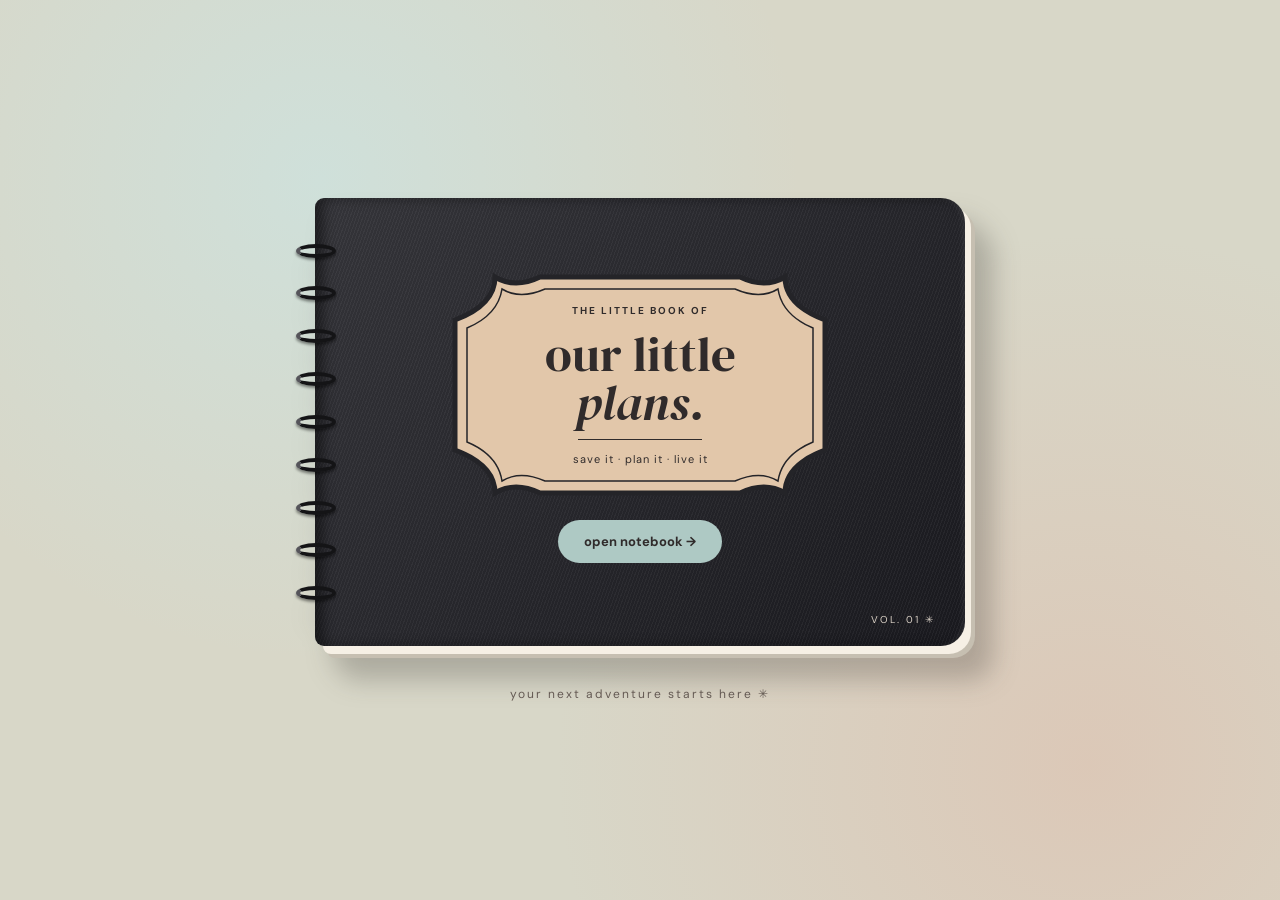
==== index.html @ 147e11e1 "Merge branch 'main' of https://github.com/Farah-riz/IKU" ====
<!DOCTYPE html>
<html lang="en">
<head>
  <meta charset="UTF-8">
  <meta name="viewport" content="width=device-width, initial-scale=1.0">
  <title>Our Little Plans</title>
  <link rel="stylesheet" href="index.css">
  <script src="index.js" defer></script>
</head>
<body>

  <main class="homepage">
    <div class="notebook" id="notebook">

      <div class="paper-edge"></div>

      <div class="cover">
        <div class="spiral">
          <span></span><span></span><span></span>
          <span></span><span></span><span></span>
          <span></span><span></span><span></span>
        </div>

        <!-- Decorative notebook label -->
        <div class="sticker">
          <svg class="sticker-outline"
               viewBox="0 0 400 240"
               preserveAspectRatio="none"
               aria-hidden="true">
            <path d="
              M 55 12
              Q 75 24 100 12
              L 300 12
              Q 325 24 345 12
              Q 345 40 385 55
              L 385 185
              Q 345 200 345 228
              Q 325 216 300 228
              L 100 228
              Q 75 216 55 228
              Q 55 200 15 185
              L 15 55
              Q 55 40 55 12
              Z"
              fill="#E2C7AA"
              stroke="#242428"
              stroke-width="5"/>
            <path d="
              M 62 24
              Q 80 35 105 24
              L 295 24
              Q 320 35 338 24
              Q 342 50 373 63
              L 373 177
              Q 342 190 338 216
              Q 320 205 295 216
              L 105 216
              Q 80 205 62 216
              Q 58 190 27 177
              L 27 63
              Q 58 50 62 24
              Z"
              fill="none"
              stroke="#242428"
              stroke-width="1.5"/>
          </svg>

          <div class="sticker-content">
            <p class="sticker-small">THE LITTLE BOOK OF</p>
            <h1>our little<br><em>plans.</em></h1>
            <div class="sticker-line"></div>
            <p class="sticker-caption">
              save it · plan it · live it
            </p>
          </div>
        </div>

        <button id="open-btn" class="open-button">
          open notebook →
        </button>

        <span class="cover-detail">VOL. 01 ✳</span>
      </div>
    </div>

    <p class="bottom-caption">your next adventure starts here ✳</p>
  </main>

</body>
</html>
---- index.css ----
@import url('https://fonts.googleapis.com/css2?family=DM+Sans:wght@400;500;600;700&family=DM+Serif+Display:ital@0;1&display=swap');

:root {
  --black: #242428;
  --cream: #D8D7C8;
  --beige: #E2C7AA;
  --peach: #E3AA96;
  --sage: #AEC9C4;
  --ink: #302B2B;
}

* {
  margin: 0;
  padding: 0;
  box-sizing: border-box;
}

body {
  font-family: 'DM Sans', sans-serif;
  background: var(--cream);
  color: var(--ink);
}

.homepage {
  min-height: 100vh;
  min-height: 100dvh;
  padding: 40px 25px;
  display: flex;
  flex-direction: column;
  align-items: center;
  justify-content: center;
  gap: 40px;
  background:
    radial-gradient(circle at 25% 20%, #CFE0DA 0%, transparent 40%),
    radial-gradient(circle at 85% 85%, #E3AA9655 0%, transparent 40%),
    var(--cream);
}

/* NOTEBOOK */


.notebook {
  position: relative;
  width: min(650px, 85vw);
  aspect-ratio: 1.45;
  transform: none;
  filter: drop-shadow(18px 22px 13px rgba(45, 39, 35, 0.25));
}


/* PAPER EDGE */

.paper-edge {
  position: absolute;
  inset: 8px -6px -8px 8px;
  background: #F6F0E5;
  border-radius: 8px 22px 22px 8px;
  box-shadow: 4px 4px 0 #C6BFB1;
}

/* BLACK TEXTURED COVER */

.cover {
  position: relative;
  width: 100%;
  height: 100%;
  border-radius: 9px 24px 24px 9px;
  background-color: var(--black);
  background-image:
    repeating-linear-gradient(
      110deg,
      rgba(255,255,255,0.045) 0px,
      rgba(255,255,255,0.045) 1px,
      transparent 1px,
      transparent 3px
    ),
    linear-gradient(135deg, #343439, #19191E);
  box-shadow:
    inset 8px 0 12px rgba(0,0,0,0.45),
    inset -3px 0 5px rgba(255,255,255,0.07);
  display: flex;
  flex-direction: column;
  align-items: center;
  justify-content: center;
}

/* SPIRAL BINDING */

.spiral {
  position: absolute;
  left: -19px;
  top: 7%;
  height: 86%;
  display: flex;
  flex-direction: column;
  justify-content: space-around;
  z-index: 5;
}

.spiral span {
  width: 40px;
  height: 14px;
  border: 4px solid #141416;
  border-left-color: #55545A;
  border-radius: 50%;
  box-shadow: 0 2px 3px rgba(0,0,0,0.45);
}

/* DECORATIVE STICKER */

.sticker {
  position: relative;
  width: 65%;
  max-width: 400px;
  aspect-ratio: 400 / 240;
  display: flex;
  align-items: center;
  justify-content: center;
  margin-top: -15px;
}

.sticker-outline {
  position: absolute;
  inset: 0;
  width: 100%;
  height: 100%;
}

.sticker-content {
  position: relative;
  z-index: 1;
  text-align: center;
  padding: 20px;
}

.sticker-small {
  font-size: 10px;
  font-weight: 700;
  letter-spacing: 2px;
}

.sticker h1 {
  font-family: 'DM Serif Display', serif;
  font-size: clamp(30px, 4vw, 49px);
  font-weight: 400;
  line-height: 1;
  margin: 12px 0;
}

.sticker h1 em {
  font-weight: 400;
}

.sticker-line {
  width: 65%;
  height: 1px;
  background: var(--ink);
  margin: 12px auto;
}

.sticker-caption {
  font-size: 11px;
  letter-spacing: 1px;
}

/* BUTTON */

.open-button {
  margin-top: 15px;
  background: var(--sage);
  color: var(--ink);
  border: none;
  border-radius: 30px;
  padding: 13px 26px;
  font-family: inherit;
  font-weight: 700;
  font-size: 13px;
  cursor: pointer;
  transition: background 0.2s, transform 0.2s;
}

.open-button:hover {
  background: var(--peach);
  transform: scale(1.05);
}

.cover-detail {
  position: absolute;
  bottom: 20px;
  right: 30px;
  color: #D9D0C5;
  font-size: 10px;
  letter-spacing: 2px;
}

.bottom-caption {
  color: #665C55;
  font-size: 12px;
  letter-spacing: 2px;
  text-align: center;
}


/* PENCIL CURSOR EVERYWHERE */

@media (pointer: fine) {
  html, body, body *,
  button, a, input, .notebook,
  button:hover, a:hover, .notebook:hover {
    cursor: url("data:image/svg+xml,%3Csvg xmlns='http://www.w3.org/2000/svg' width='32' height='32' viewBox='0 0 32 32'%3E%3Cg transform='rotate(35 16 16)'%3E%3Crect x='12' y='3' width='8' height='21' rx='1' fill='%23E2C7AA' stroke='%23242428' stroke-width='1.5'/%3E%3Cpath d='M12 24 L16 31 L20 24Z' fill='%23E3AA96' stroke='%23242428' stroke-width='1.2'/%3E%3Cpath d='M15 29 L16 31 L17 29Z' fill='%23242428'/%3E%3Crect x='12' y='1' width='8' height='5' rx='2' fill='%23AEC9C4' stroke='%23242428' stroke-width='1'/%3E%3C/g%3E%3C/svg%3E") 16 30, auto !important;
  }
}


/* MOBILE */

@media (max-width: 600px) {
  .notebook {
    width: 90vw;
    aspect-ratio: 1.3;
  }

  .sticker {
    width: 80%;
  }

  .sticker-small {
    font-size: 7px;
    letter-spacing: 1px;
  }

  .sticker h1 {
    font-size: clamp(23px, 7vw, 36px);
    margin: 7px 0;
  }

  .sticker-line {
    margin: 7px auto;
  }

  .sticker-caption {
    font-size: 8px;
  }

  .open-button {
    margin-top: 10px;
    padding: 10px 18px;
    font-size: 11px;
  }

  .spiral {
    left: -14px;
  }

  .spiral span {
    width: 30px;
    height: 11px;
  }
}

@media (prefers-reduced-motion: reduce) {
  .notebook, .open-button {
    transition: none;
  }
}
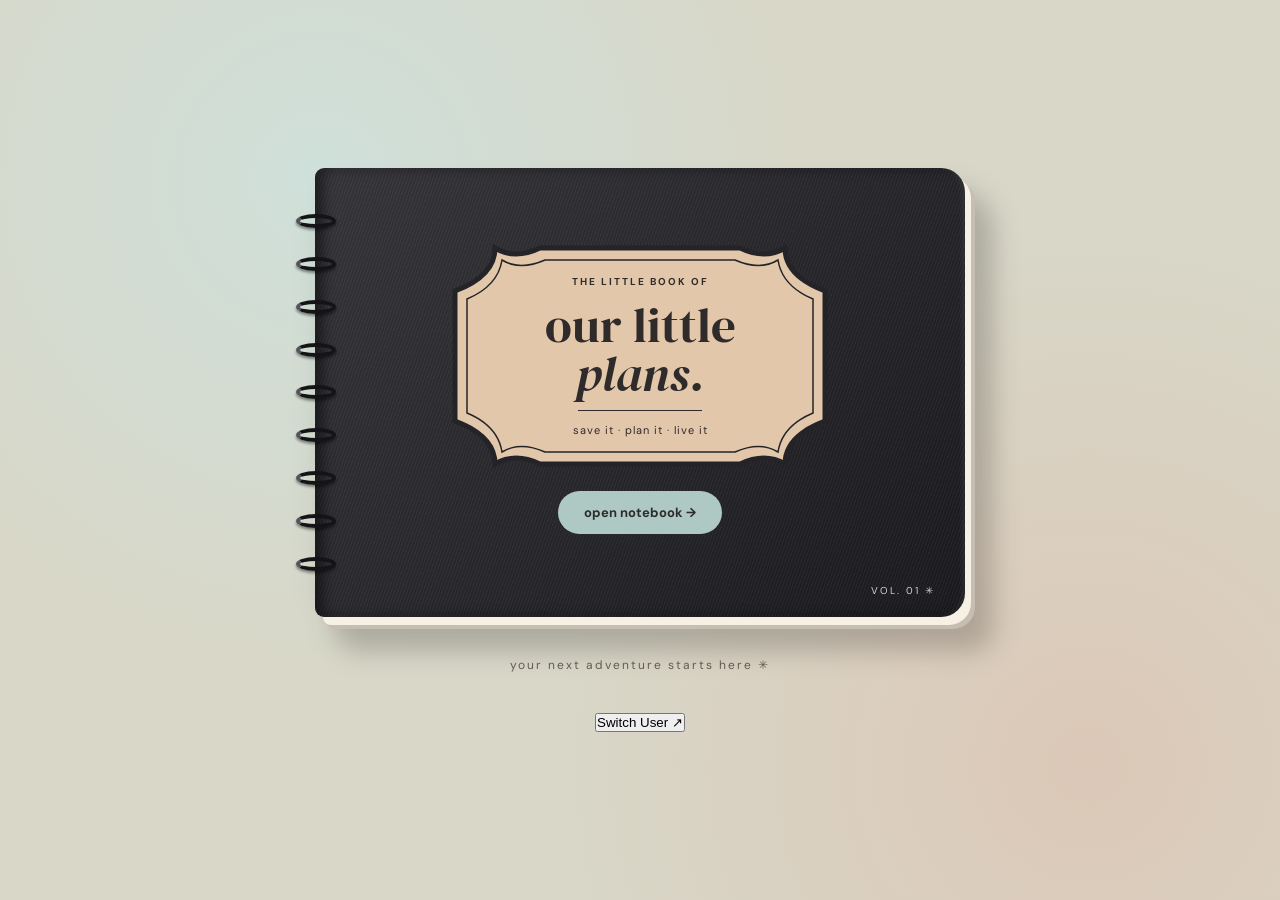
==== commit 19ac99f8: "commit for safety net" ====
--- a/index.html
+++ b/index.html
@@ -85,7 +85,9 @@
     </div>
 
     <p class="bottom-caption">your next adventure starts here ✳</p>
+    <button onclick="localStorage.removeItem('demoUser'); window.location.href='login.html'">
+  Switch User ↗
+</button>
   </main>
-
 </body>
 </html>
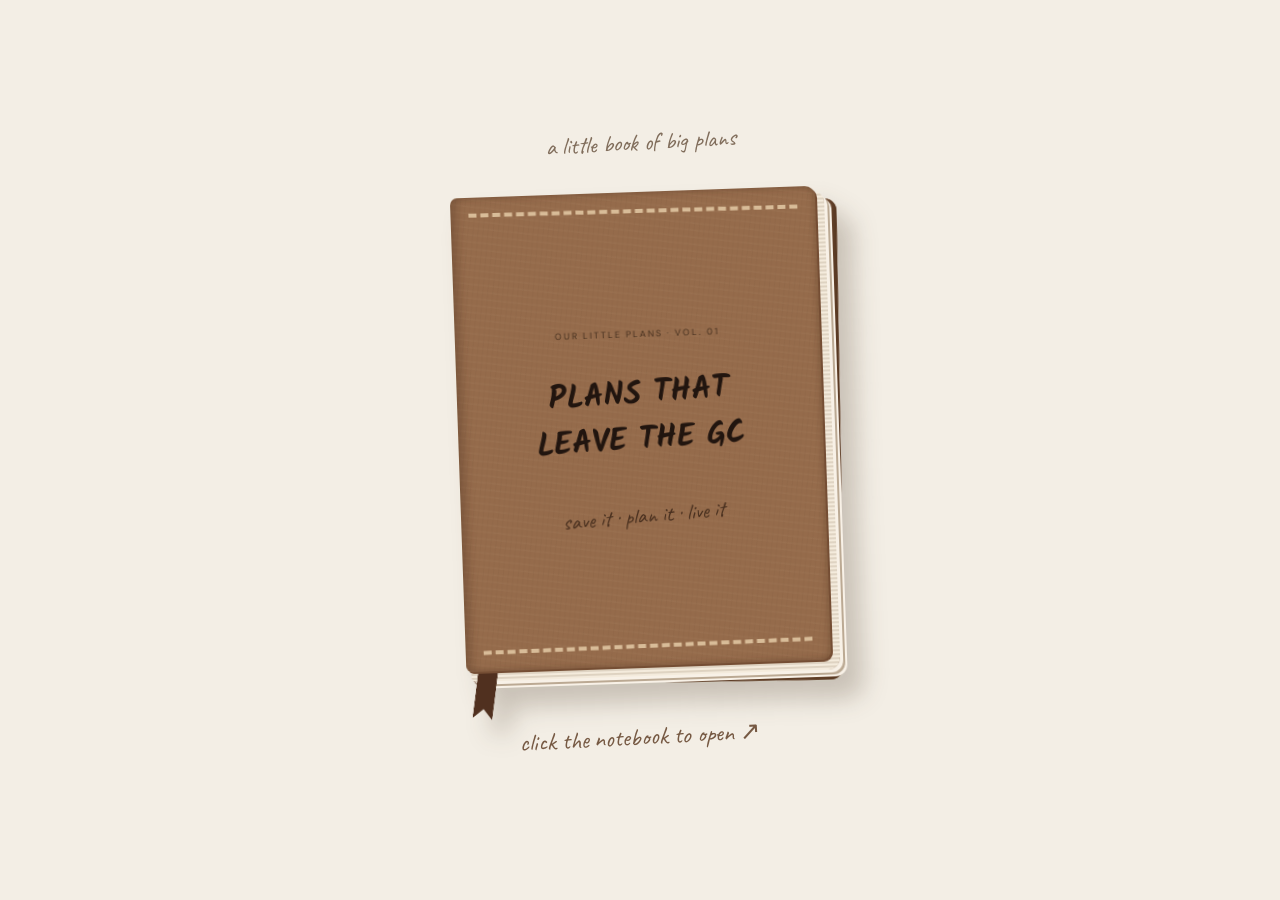
==== commit ff20667c: "safety net" ====
--- a/index.html
+++ b/index.html
@@ -4,90 +4,46 @@
 <head>
   <meta charset="UTF-8">
   <meta name="viewport" content="width=device-width, initial-scale=1.0">
-  <title>Our Little Plans</title>
+  <title>our little plans.</title>
   <link rel="stylesheet" href="index.css">
   <script src="index.js" defer></script>
 </head>
 <body>
 
-  <main class="homepage">
-    <div class="notebook" id="notebook">
+  <main class="landing">
 
-      <div class="paper-edge"></div>
+    <p class="top-note">a little book of big plans</p>
 
-      <div class="cover">
-        <div class="spiral">
-          <span></span><span></span><span></span>
-          <span></span><span></span><span></span>
-          <span></span><span></span><span></span>
+    <button class="journal" id="open-btn"
+      aria-label="Open our little plans notebook">
+
+      <div class="back-cover"></div>
+      <div class="page-stack"></div>
+      <div class="ribbon"></div>
+
+      <div class="front-cover">
+        <div class="stitching stitching-top"></div>
+        <div class="stitching stitching-bottom"></div>
+
+        <div class="cover-writing">
+          <span class="volume">OUR LITTLE PLANS · VOL. 01</span>
+
+          <h1>
+            PLANS THAT<br>
+            LEAVE THE GC
+          </h1>
+
+          <span class="cover-subtitle">
+            save it · plan it · live it
+          </span>
         </div>
+      </div>
 
-        <!-- Decorative notebook label -->
-        <div class="sticker">
-          <svg class="sticker-outline"
-               viewBox="0 0 400 240"
-               preserveAspectRatio="none"
-               aria-hidden="true">
-            <path d="
-              M 55 12
-              Q 75 24 100 12
-              L 300 12
-              Q 325 24 345 12
-              Q 345 40 385 55
-              L 385 185
-              Q 345 200 345 228
-              Q 325 216 300 228
-              L 100 228
-              Q 75 216 55 228
-              Q 55 200 15 185
-              L 15 55
-              Q 55 40 55 12
-              Z"
-              fill="#E2C7AA"
-              stroke="#242428"
-              stroke-width="5"/>
-            <path d="
-              M 62 24
-              Q 80 35 105 24
-              L 295 24
-              Q 320 35 338 24
-              Q 342 50 373 63
-              L 373 177
-              Q 342 190 338 216
-              Q 320 205 295 216
-              L 105 216
-              Q 80 205 62 216
-              Q 58 190 27 177
-              L 27 63
-              Q 58 50 62 24
-              Z"
-              fill="none"
-              stroke="#242428"
-              stroke-width="1.5"/>
-          </svg>
+    </button>
 
-          <div class="sticker-content">
-            <p class="sticker-small">THE LITTLE BOOK OF</p>
-            <h1>our little<br><em>plans.</em></h1>
-            <div class="sticker-line"></div>
-            <p class="sticker-caption">
-              save it · plan it · live it
-            </p>
-          </div>
-        </div>
+    <p class="open-hint">click the notebook to open ↗</p>
 
-        <button id="open-btn" class="open-button">
-          open notebook →
-        </button>
+  </main>
 
-        <span class="cover-detail">VOL. 01 ✳</span>
-      </div>
-    </div>
-
-    <p class="bottom-caption">your next adventure starts here ✳</p>
-    <button onclick="localStorage.removeItem('demoUser'); window.location.href='login.html'">
-  Switch User ↗
-</button>
-  </main>
 </body>
 </html>
--- a/index.css
+++ b/index.css
@@ -1,266 +1,249 @@
 
-@import url('https://fonts.googleapis.com/css2?family=DM+Sans:wght@400;500;600;700&family=DM+Serif+Display:ital@0;1&display=swap');
+@import url('https://fonts.googleapis.com/css2?family=Caveat:wght@400;500;600&family=DM+Sans:wght@400;500;600&family=Kalam:wght@400;700&display=swap');
 
 :root {
-  --black: #242428;
-  --cream: #D8D7C8;
-  --beige: #E2C7AA;
-  --peach: #E3AA96;
-  --sage: #AEC9C4;
-  --ink: #302B2B;
+  --paper: #f3eee5;
+  --brown: #80573b;
+  --ink: #24170f;
 }
 
 * {
+  box-sizing: border-box;
+}
+
+html, body {
   margin: 0;
-  padding: 0;
-  box-sizing: border-box;
+  min-height: 100%;
 }
 
 body {
-  font-family: 'DM Sans', sans-serif;
-  background: var(--cream);
+  background: var(--paper);
   color: var(--ink);
 }
 
-.homepage {
+.landing {
   min-height: 100vh;
   min-height: 100dvh;
-  padding: 40px 25px;
   display: flex;
   flex-direction: column;
   align-items: center;
   justify-content: center;
-  gap: 40px;
-  background:
-    radial-gradient(circle at 25% 20%, #CFE0DA 0%, transparent 40%),
-    radial-gradient(circle at 85% 85%, #E3AA9655 0%, transparent 40%),
-    var(--cream);
-}
-
-/* NOTEBOOK */
-
-
-.notebook {
+  padding: 35px 25px 55px;
+  overflow: hidden;
+}
+
+.top-note {
+  font: 24px 'Caveat', cursive;
+  color: #806d5b;
+  margin: 0 0 35px;
+  transform: rotate(-3deg);
+}
+
+/* THE JOURNAL */
+
+.journal {
   position: relative;
-  width: min(650px, 85vw);
-  aspect-ratio: 1.45;
-  transform: none;
-  filter: drop-shadow(18px 22px 13px rgba(45, 39, 35, 0.25));
-}
-
-
-/* PAPER EDGE */
-
-.paper-edge {
-  position: absolute;
-  inset: 8px -6px -8px 8px;
-  background: #F6F0E5;
-  border-radius: 8px 22px 22px 8px;
-  box-shadow: 4px 4px 0 #C6BFB1;
-}
-
-/* BLACK TEXTURED COVER */
-
-.cover {
-  position: relative;
-  width: 100%;
-  height: 100%;
-  border-radius: 9px 24px 24px 9px;
-  background-color: var(--black);
+  width: min(365px, 76vw);
+  aspect-ratio: .77;
+  border: none;
+  padding: 0;
+  background: transparent;
+  cursor: pointer;
+  transform: rotate(-2deg);
+  filter: drop-shadow(16px 20px 12px rgba(55,35,20,.22));
+  transition: transform .25s ease;
+}
+
+.journal:hover {
+  transform: rotate(-1deg) translateY(-5px);
+}
+
+.journal:focus-visible {
+  outline: 2px solid #704630;
+  outline-offset: 16px;
+}
+
+/* BACK COVER */
+
+.back-cover {
+  position: absolute;
+  inset: 10px -17px -17px 11px;
+  background: #775036;
+  border-radius: 5px 12px 14px 7px;
+  transform: rotate(1deg);
+  box-shadow: inset -5px -3px 5px #573822;
+}
+
+/* THICK STACK OF PAPER */
+
+.page-stack {
+  position: absolute;
+  inset: 6px -9px -10px 5px;
+  background: repeating-linear-gradient(
+    to bottom,
+    #f4ebdc 0px,
+    #f4ebdc 2px,
+    #c7b8a2 3px,
+    #f8f1e7 4px
+  );
+  border-radius: 5px 10px 12px 5px;
+  box-shadow:
+    3px 3px 0 #f8f1e7,
+    5px 5px 0 #bba993,
+    7px 7px 0 #f8f1e7;
+}
+
+/* FABRIC BOOKMARK */
+
+.ribbon {
+  position: absolute;
+  width: 20px;
+  height: 85px;
+  left: 11px;
+  bottom: -48px;
+  background: #50301f;
+  transform: rotate(9deg);
+  clip-path: polygon(
+    0 0,
+    100% 0,
+    100% 100%,
+    50% 88%,
+    0 100%
+  );
+  z-index: 1;
+}
+
+
+.front-cover {
+  position: absolute;
+  inset: 0;
+  z-index: 2;
+  overflow: hidden;
+
+  /* Warm cardboard colour */
+  background-color: #956b4b;
+
+  /* Lightweight paper grain made with CSS */
   background-image:
     repeating-linear-gradient(
-      110deg,
-      rgba(255,255,255,0.045) 0px,
-      rgba(255,255,255,0.045) 1px,
-      transparent 1px,
-      transparent 3px
+      97deg,
+      transparent 0px,
+      rgba(45, 26, 13, 0.035) 1px,
+      transparent 2px,
+      transparent 5px
     ),
-    linear-gradient(135deg, #343439, #19191E);
+    repeating-linear-gradient(
+      8deg,
+      transparent 0px,
+      rgba(255, 236, 201, 0.04) 1px,
+      transparent 3px,
+      transparent 7px
+    );
+
+  border-radius: 7px 10px 9px 6px;
+
   box-shadow:
-    inset 8px 0 12px rgba(0,0,0,0.45),
-    inset -3px 0 5px rgba(255,255,255,0.07);
+    inset 6px 0 9px rgba(45, 25, 12, 0.22),
+    inset -3px 0 5px rgba(45, 25, 12, 0.12),
+    2px 2px 0 #754e34;
+}
+
+/* STITCHING */
+
+.stitching {
+  position: absolute;
+  left: 5%;
+  width: 90%;
+  height: 5px;
+  border-top: 4px dashed #e0c5a1;
+  opacity: .9;
+}
+
+.stitching-top {
+  top: 17px;
+  transform: rotate(.4deg);
+}
+
+.stitching-bottom {
+  bottom: 17px;
+  transform: rotate(-.5deg);
+}
+
+/* HANDWRITTEN COVER */
+
+.cover-writing {
+  position: absolute;
+  inset: 0;
   display: flex;
   flex-direction: column;
   align-items: center;
   justify-content: center;
-}
-
-/* SPIRAL BINDING */
-
-.spiral {
-  position: absolute;
-  left: -19px;
-  top: 7%;
-  height: 86%;
-  display: flex;
-  flex-direction: column;
-  justify-content: space-around;
-  z-index: 5;
-}
-
-.spiral span {
-  width: 40px;
-  height: 14px;
-  border: 4px solid #141416;
-  border-left-color: #55545A;
-  border-radius: 50%;
-  box-shadow: 0 2px 3px rgba(0,0,0,0.45);
-}
-
-/* DECORATIVE STICKER */
-
-.sticker {
-  position: relative;
-  width: 65%;
-  max-width: 400px;
-  aspect-ratio: 400 / 240;
-  display: flex;
-  align-items: center;
-  justify-content: center;
-  margin-top: -15px;
-}
-
-.sticker-outline {
-  position: absolute;
-  inset: 0;
-  width: 100%;
-  height: 100%;
-}
-
-.sticker-content {
-  position: relative;
-  z-index: 1;
   text-align: center;
-  padding: 20px;
-}
-
-.sticker-small {
-  font-size: 10px;
-  font-weight: 700;
+  padding: 45px 25px;
+}
+
+.volume {
+  font: 9px 'DM Sans', sans-serif;
   letter-spacing: 2px;
-}
-
-.sticker h1 {
-  font-family: 'DM Serif Display', serif;
-  font-size: clamp(30px, 4vw, 49px);
-  font-weight: 400;
-  line-height: 1;
-  margin: 12px 0;
-}
-
-.sticker h1 em {
-  font-weight: 400;
-}
-
-.sticker-line {
-  width: 65%;
-  height: 1px;
-  background: var(--ink);
-  margin: 12px auto;
-}
-
-.sticker-caption {
-  font-size: 11px;
-  letter-spacing: 1px;
-}
-
-/* BUTTON */
-
-.open-button {
-  margin-top: 15px;
-  background: var(--sage);
-  color: var(--ink);
-  border: none;
-  border-radius: 30px;
-  padding: 13px 26px;
-  font-family: inherit;
-  font-weight: 700;
-  font-size: 13px;
-  cursor: pointer;
-  transition: background 0.2s, transform 0.2s;
-}
-
-.open-button:hover {
-  background: var(--peach);
-  transform: scale(1.05);
-}
-
-.cover-detail {
-  position: absolute;
-  bottom: 20px;
-  right: 30px;
-  color: #D9D0C5;
-  font-size: 10px;
-  letter-spacing: 2px;
-}
-
-.bottom-caption {
-  color: #665C55;
-  font-size: 12px;
-  letter-spacing: 2px;
-  text-align: center;
-}
-
-
-/* PENCIL CURSOR EVERYWHERE */
+  color: #46301f;
+  margin-bottom: 32px;
+}
+
+.cover-writing h1 {
+  font: 700 clamp(23px, 3vw, 32px) 'Kalam', cursive;
+  color: #21150f;
+  line-height: 1.45;
+  margin: 0;
+  transform: rotate(-2deg);
+}
+
+.cover-subtitle {
+  font: 22px 'Caveat', cursive;
+  color: #49301f;
+  margin-top: 37px;
+  transform: rotate(-3deg);
+}
+
+/* SMALL NOTE BELOW */
+
+.open-hint {
+  font: 25px 'Caveat', cursive;
+  color: #765943;
+  margin: 54px 0 0;
+  transform: rotate(-3deg);
+}
+
+/* MOBILE */
+
+@media (max-width: 600px) {
+  .journal {
+    width: min(330px, 78vw);
+  }
+
+  .cover-writing h1 {
+    font-size: clamp(21px, 6vw, 29px);
+  }
+
+  .volume {
+    font-size: 8px;
+  }
+
+  .open-hint {
+    font-size: 22px;
+  }
+}
+
+@media (prefers-reduced-motion: reduce) {
+  .journal {
+    transition: none;
+  }
+}
+
+/* PENCIL CURSOR */
 
 @media (pointer: fine) {
   html, body, body *,
-  button, a, input, .notebook,
-  button:hover, a:hover, .notebook:hover {
+  button, button:hover {
     cursor: url("data:image/svg+xml,%3Csvg xmlns='http://www.w3.org/2000/svg' width='32' height='32' viewBox='0 0 32 32'%3E%3Cg transform='rotate(35 16 16)'%3E%3Crect x='12' y='3' width='8' height='21' rx='1' fill='%23E2C7AA' stroke='%23242428' stroke-width='1.5'/%3E%3Cpath d='M12 24 L16 31 L20 24Z' fill='%23E3AA96' stroke='%23242428' stroke-width='1.2'/%3E%3Cpath d='M15 29 L16 31 L17 29Z' fill='%23242428'/%3E%3Crect x='12' y='1' width='8' height='5' rx='2' fill='%23AEC9C4' stroke='%23242428' stroke-width='1'/%3E%3C/g%3E%3C/svg%3E") 16 30, auto !important;
   }
 }
-
-
-/* MOBILE */
-
-@media (max-width: 600px) {
-  .notebook {
-    width: 90vw;
-    aspect-ratio: 1.3;
-  }
-
-  .sticker {
-    width: 80%;
-  }
-
-  .sticker-small {
-    font-size: 7px;
-    letter-spacing: 1px;
-  }
-
-  .sticker h1 {
-    font-size: clamp(23px, 7vw, 36px);
-    margin: 7px 0;
-  }
-
-  .sticker-line {
-    margin: 7px auto;
-  }
-
-  .sticker-caption {
-    font-size: 8px;
-  }
-
-  .open-button {
-    margin-top: 10px;
-    padding: 10px 18px;
-    font-size: 11px;
-  }
-
-  .spiral {
-    left: -14px;
-  }
-
-  .spiral span {
-    width: 30px;
-    height: 11px;
-  }
-}
-
-@media (prefers-reduced-motion: reduce) {
-  .notebook, .open-button {
-    transition: none;
-  }
-}
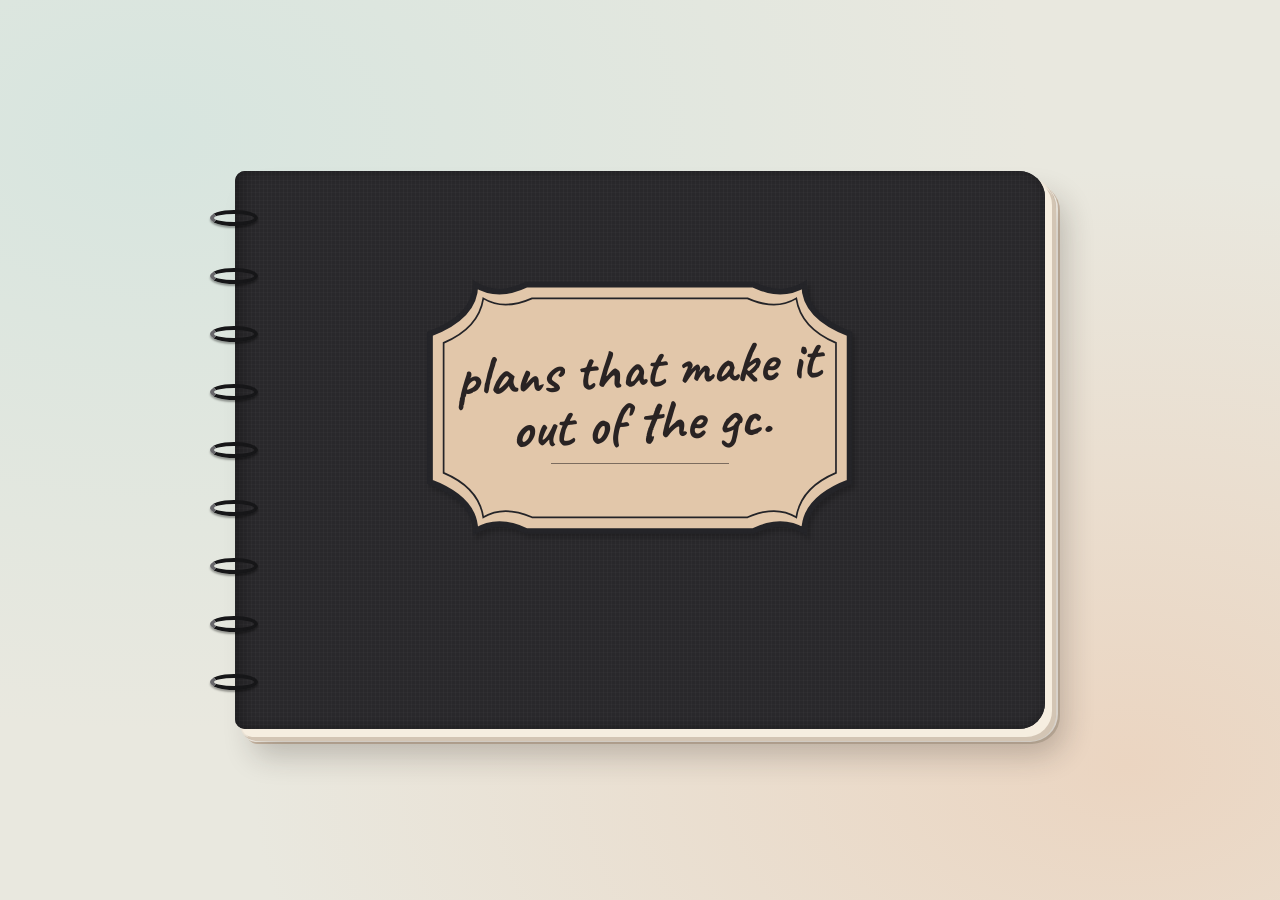
==== commit 89622d48: "final night" ====
--- a/index.html
+++ b/index.html
@@ -4,44 +4,94 @@
 <head>
   <meta charset="UTF-8">
   <meta name="viewport" content="width=device-width, initial-scale=1.0">
-  <title>our little plans.</title>
+  <title>Plans That Make It Out of the GC</title>
   <link rel="stylesheet" href="index.css">
-  <script src="index.js" defer></script>
 </head>
 <body>
 
-  <main class="landing">
+  <main class="homepage">
 
-    <p class="top-note">a little book of big plans</p>
+    <a
+      href="login.html"
+      class="notebook"
+      id="notebook"
+      aria-label="Open notebook"
+      onclick="localStorage.removeItem('demoUser')"
+    >
 
-    <button class="journal" id="open-btn"
-      aria-label="Open our little plans notebook">
+      <div class="paper-edge"></div>
 
-      <div class="back-cover"></div>
-      <div class="page-stack"></div>
-      <div class="ribbon"></div>
+      <div class="cover">
+        <div class="spiral" aria-hidden="true">
+          <span></span><span></span><span></span>
+          <span></span><span></span><span></span>
+          <span></span><span></span><span></span>
+        </div>
 
-      <div class="front-cover">
-        <div class="stitching stitching-top"></div>
-        <div class="stitching stitching-bottom"></div>
+        <div class="sticker">
+          <svg
+            class="sticker-outline"
+            viewBox="0 0 400 240"
+            preserveAspectRatio="none"
+            aria-hidden="true"
+          >
+            <path
+              d="
+                M 55 12
+                Q 75 24 100 12
+                L 300 12
+                Q 325 24 345 12
+                Q 345 40 385 55
+                L 385 185
+                Q 345 200 345 228
+                Q 325 216 300 228
+                L 100 228
+                Q 75 216 55 228
+                Q 55 200 15 185
+                L 15 55
+                Q 55 40 55 12
+                Z"
+              fill="#E2C7AA"
+              stroke="#242428"
+              stroke-width="5"
+            />
+            <path
+              d="
+                M 62 24
+                Q 80 35 105 24
+                L 295 24
+                Q 320 35 338 24
+                Q 342 50 373 63
+                L 373 177
+                Q 342 190 338 216
+                Q 320 205 295 216
+                L 105 216
+                Q 80 205 62 216
+                Q 58 190 27 177
+                L 27 63
+                Q 58 50 62 24
+                Z"
+              fill="none"
+              stroke="#242428"
+              stroke-width="1.5"
+            />
+          </svg>
 
-        <div class="cover-writing">
-          <span class="volume">OUR LITTLE PLANS · VOL. 01</span>
+          <div class="sticker-content">
 
-          <h1>
-            PLANS THAT<br>
-            LEAVE THE GC
-          </h1>
+            <h1>plans that make it<br>out of the gc.</h1>
 
-          <span class="cover-subtitle">
-            save it · plan it · live it
-          </span>
+            <div class="sticker-line"></div>
+
+
+          </div>
         </div>
+
       </div>
 
-    </button>
+    </a>
 
-    <p class="open-hint">click the notebook to open ↗</p>
+
 
   </main>
 
--- a/index.css
+++ b/index.css
@@ -1,249 +1,308 @@
 
-@import url('https://fonts.googleapis.com/css2?family=Caveat:wght@400;500;600&family=DM+Sans:wght@400;500;600&family=Kalam:wght@400;700&display=swap');
+@import url('https://fonts.googleapis.com/css2?family=Caveat:wght@400;600;700&family=DM+Sans:wght@400;500;600;700&display=swap');
 
 :root {
-  --paper: #f3eee5;
-  --brown: #80573b;
-  --ink: #24170f;
+  --cover: #29282b;
+  --paper: #f6eee0;
+  --label: #e2c7aa;
+  --ink: #292323;
+  --background: #e9e8df;
 }
 
 * {
+  margin: 0;
+  padding: 0;
   box-sizing: border-box;
 }
 
-html, body {
-  margin: 0;
+html,
+body {
   min-height: 100%;
 }
 
 body {
-  background: var(--paper);
+  font-family: 'DM Sans', sans-serif;
+  background:
+    radial-gradient(
+      ellipse at 12% 15%,
+      #d7e5df 0%,
+      transparent 55%
+    ),
+    radial-gradient(
+      ellipse at 88% 85%,
+      #ebd5c1 0%,
+      transparent 55%
+    ),
+    var(--background);
   color: var(--ink);
 }
 
-.landing {
+/* HOMEPAGE */
+
+.homepage {
   min-height: 100vh;
   min-height: 100dvh;
   display: flex;
   flex-direction: column;
+  justify-content: center;
   align-items: center;
-  justify-content: center;
-  padding: 35px 25px 55px;
-  overflow: hidden;
-}
-
-.top-note {
-  font: 24px 'Caveat', cursive;
-  color: #806d5b;
-  margin: 0 0 35px;
-  transform: rotate(-3deg);
-}
-
-/* THE JOURNAL */
-
-.journal {
+  gap: 38px;
+  padding: 45px 30px;
+}
+
+/* NOTEBOOK */
+
+.notebook {
   position: relative;
-  width: min(365px, 76vw);
-  aspect-ratio: .77;
-  border: none;
-  padding: 0;
-  background: transparent;
-  cursor: pointer;
-  transform: rotate(-2deg);
-  filter: drop-shadow(16px 20px 12px rgba(55,35,20,.22));
-  transition: transform .25s ease;
-}
-
-.journal:hover {
-  transform: rotate(-1deg) translateY(-5px);
-}
-
-.journal:focus-visible {
-  outline: 2px solid #704630;
-  outline-offset: 16px;
-}
-
-/* BACK COVER */
-
-.back-cover {
-  position: absolute;
-  inset: 10px -17px -17px 11px;
-  background: #775036;
-  border-radius: 5px 12px 14px 7px;
-  transform: rotate(1deg);
-  box-shadow: inset -5px -3px 5px #573822;
-}
-
-/* THICK STACK OF PAPER */
-
-.page-stack {
-  position: absolute;
-  inset: 6px -9px -10px 5px;
-  background: repeating-linear-gradient(
-    to bottom,
-    #f4ebdc 0px,
-    #f4ebdc 2px,
-    #c7b8a2 3px,
-    #f8f1e7 4px
-  );
-  border-radius: 5px 10px 12px 5px;
+  display: block;
+  width: min(810px, 85vw);
+  aspect-ratio: 1.45;
+  background: var(--cover);
+  border-radius: 10px 26px 26px 10px;
+  text-decoration: none;
+  color: inherit;
+  cursor: grab;
+
   box-shadow:
-    3px 3px 0 #f8f1e7,
-    5px 5px 0 #bba993,
-    7px 7px 0 #f8f1e7;
-}
-
-/* FABRIC BOOKMARK */
-
-.ribbon {
-  position: absolute;
-  width: 20px;
-  height: 85px;
-  left: 11px;
-  bottom: -48px;
-  background: #50301f;
-  transform: rotate(9deg);
-  clip-path: polygon(
-    0 0,
-    100% 0,
-    100% 100%,
-    50% 88%,
-    0 100%
-  );
-  z-index: 1;
-}
-
-
-.front-cover {
+    7px 8px 0 var(--paper),
+    11px 12px 0 #d3c5b4,
+    19px 26px 30px rgba(39, 29, 25, .24);
+
+  transition:
+    transform .25s ease,
+    box-shadow .25s ease;
+}
+
+.notebook:hover {
+  transform: translateY(-5px) rotate(-.5deg);
+  box-shadow:
+    7px 8px 0 var(--paper),
+    11px 12px 0 #d3c5b4,
+    21px 32px 36px rgba(39, 29, 25, .27);
+}
+
+.notebook:active {
+  cursor: grabbing;
+  transform: translateY(2px) rotate(.5deg);
+}
+
+.notebook:focus-visible {
+  outline: 3px solid #8eada5;
+  outline-offset: 8px;
+}
+
+/* PAPER EDGES */
+
+.paper-edge {
+  position: absolute;
+  inset: 6px -9px -9px 6px;
+  background: var(--paper);
+  border-radius: 10px 28px 28px 10px;
+  z-index: -1;
+  box-shadow:
+    2px 2px 0 #d8c9b7,
+    4px 4px 0 #fbf6ed,
+    6px 6px 0 #cdbba7;
+}
+
+/* BLACK COVER */
+
+.cover {
   position: absolute;
   inset: 0;
-  z-index: 2;
-  overflow: hidden;
-
-  /* Warm cardboard colour */
-  background-color: #956b4b;
-
-  /* Lightweight paper grain made with CSS */
+  border-radius: inherit;
+  background-color: var(--cover);
   background-image:
     repeating-linear-gradient(
-      97deg,
-      transparent 0px,
-      rgba(45, 26, 13, 0.035) 1px,
-      transparent 2px,
-      transparent 5px
+      90deg,
+      rgba(255,255,255,.025) 0 1px,
+      transparent 1px 4px
     ),
     repeating-linear-gradient(
-      8deg,
-      transparent 0px,
-      rgba(255, 236, 201, 0.04) 1px,
-      transparent 3px,
-      transparent 7px
+      0deg,
+      rgba(255,255,255,.018) 0 1px,
+      transparent 1px 4px
     );
-
-  border-radius: 7px 10px 9px 6px;
-
   box-shadow:
-    inset 6px 0 9px rgba(45, 25, 12, 0.22),
-    inset -3px 0 5px rgba(45, 25, 12, 0.12),
-    2px 2px 0 #754e34;
-}
-
-/* STITCHING */
-
-.stitching {
-  position: absolute;
-  left: 5%;
-  width: 90%;
-  height: 5px;
-  border-top: 4px dashed #e0c5a1;
-  opacity: .9;
-}
-
-.stitching-top {
-  top: 17px;
-  transform: rotate(.4deg);
-}
-
-.stitching-bottom {
-  bottom: 17px;
-  transform: rotate(-.5deg);
-}
-
-/* HANDWRITTEN COVER */
-
-.cover-writing {
+    inset 9px 0 12px rgba(0,0,0,.2),
+    inset -3px 0 7px rgba(0,0,0,.14);
+}
+
+/* SPIRAL BINDING */
+
+.spiral {
+  position: absolute;
+  top: 7%;
+  left: -25px;
+  height: 86%;
+  display: flex;
+  flex-direction: column;
+  justify-content: space-between;
+  z-index: 10;
+  pointer-events: none;
+}
+
+.spiral span {
+  display: block;
+  width: 48px;
+  height: 16px;
+  border: 4px solid #161618;
+  border-left-color: #67666a;
+  border-radius: 50%;
+  box-shadow: 0 2px 2px rgba(0,0,0,.35);
+}
+
+/* VINTAGE STICKER LABEL */
+
+.sticker {
+  position: absolute;
+  top: 18%;
+  left: 22%;
+  width: 56%;
+  height: 49%;
+  z-index: 2;
+}
+
+.sticker-outline {
   position: absolute;
   inset: 0;
+  width: 100%;
+  height: 100%;
+  filter: drop-shadow(3px 4px 2px rgba(0,0,0,.2));
+}
+
+/* LABEL CONTENT */
+
+.sticker-content {
+  position: absolute;
+  inset: 9% 9%;
   display: flex;
   flex-direction: column;
   align-items: center;
   justify-content: center;
   text-align: center;
-  padding: 45px 25px;
-}
-
-.volume {
-  font: 9px 'DM Sans', sans-serif;
+  color: var(--ink);
+  z-index: 3;
+}
+
+.sticker-small {
+  font-size: clamp(8px, 1vw, 12px);
+  font-weight: 700;
+  letter-spacing: 2.5px;
+  margin-bottom: 12px;
+}
+
+.sticker-content h1 {
+  font-family: 'Caveat', cursive;
+  font-size: clamp(30px, 4.5vw, 58px);
+  font-weight: 700;
+  line-height: .93;
+  letter-spacing: 0;
+  text-transform: none;
+  transform: rotate(-3deg);
+  color: var(--ink);
+}
+
+.sticker-line {
+  width: 48%;
+  height: 1px;
+  background: rgba(41,35,35,.55);
+  margin: 14px 0 10px;
+}
+
+.sticker-caption {
+  font-family: 'Caveat', cursive;
+  font-size: clamp(13px, 1.5vw, 19px);
+  color: #58443a;
+}
+
+/* COVER DETAIL */
+
+.cover-detail {
+  position: absolute;
+  right: 5%;
+  bottom: 6%;
+  color: #e2c7aa;
+  font-size: 12px;
   letter-spacing: 2px;
-  color: #46301f;
-  margin-bottom: 32px;
-}
-
-.cover-writing h1 {
-  font: 700 clamp(23px, 3vw, 32px) 'Kalam', cursive;
-  color: #21150f;
-  line-height: 1.45;
-  margin: 0;
+  font-weight: 600;
+}
+
+/* BELOW THE NOTEBOOK */
+
+.homepage-caption {
+  text-align: center;
+  font-family: 'Caveat', cursive;
+  font-size: 26px;
+  color: #78675d;
   transform: rotate(-2deg);
 }
 
-.cover-subtitle {
-  font: 22px 'Caveat', cursive;
-  color: #49301f;
-  margin-top: 37px;
-  transform: rotate(-3deg);
-}
-
-/* SMALL NOTE BELOW */
-
-.open-hint {
-  font: 25px 'Caveat', cursive;
-  color: #765943;
-  margin: 54px 0 0;
-  transform: rotate(-3deg);
-}
-
 /* MOBILE */
 
 @media (max-width: 600px) {
-  .journal {
-    width: min(330px, 78vw);
-  }
-
-  .cover-writing h1 {
-    font-size: clamp(21px, 6vw, 29px);
-  }
-
-  .volume {
+  .homepage {
+    padding: 30px 22px;
+    gap: 28px;
+  }
+
+  .notebook {
+    width: 88vw;
+    border-radius: 7px 16px 16px 7px;
+  }
+
+  .spiral {
+    left: -15px;
+  }
+
+  .spiral span {
+    width: 30px;
+    height: 10px;
+    border-width: 3px;
+  }
+
+  .sticker {
+    top: 15%;
+    left: 16%;
+    width: 68%;
+    height: 56%;
+  }
+
+  .sticker-content {
+    inset: 10% 12%;
+  }
+
+  .sticker-small {
+    font-size: 7px;
+    letter-spacing: 1px;
+    margin-bottom: 5px;
+  }
+
+  .sticker-content h1 {
+    font-size: clamp(23px, 6.5vw, 38px);
+  }
+
+  .sticker-line {
+    margin: 7px 0 5px;
+  }
+
+  .sticker-caption {
+    font-size: 12px;
+  }
+
+  .cover-detail {
     font-size: 8px;
   }
 
-  .open-hint {
-    font-size: 22px;
-  }
-}
+  .homepage-caption {
+    font-size: 21px;
+  }
+}
+
+/* ACCESSIBILITY */
 
 @media (prefers-reduced-motion: reduce) {
-  .journal {
+  .notebook {
     transition: none;
   }
 }
-
-/* PENCIL CURSOR */
-
-@media (pointer: fine) {
-  html, body, body *,
-  button, button:hover {
-    cursor: url("data:image/svg+xml,%3Csvg xmlns='http://www.w3.org/2000/svg' width='32' height='32' viewBox='0 0 32 32'%3E%3Cg transform='rotate(35 16 16)'%3E%3Crect x='12' y='3' width='8' height='21' rx='1' fill='%23E2C7AA' stroke='%23242428' stroke-width='1.5'/%3E%3Cpath d='M12 24 L16 31 L20 24Z' fill='%23E3AA96' stroke='%23242428' stroke-width='1.2'/%3E%3Cpath d='M15 29 L16 31 L17 29Z' fill='%23242428'/%3E%3Crect x='12' y='1' width='8' height='5' rx='2' fill='%23AEC9C4' stroke='%23242428' stroke-width='1'/%3E%3C/g%3E%3C/svg%3E") 16 30, auto !important;
-  }
-}
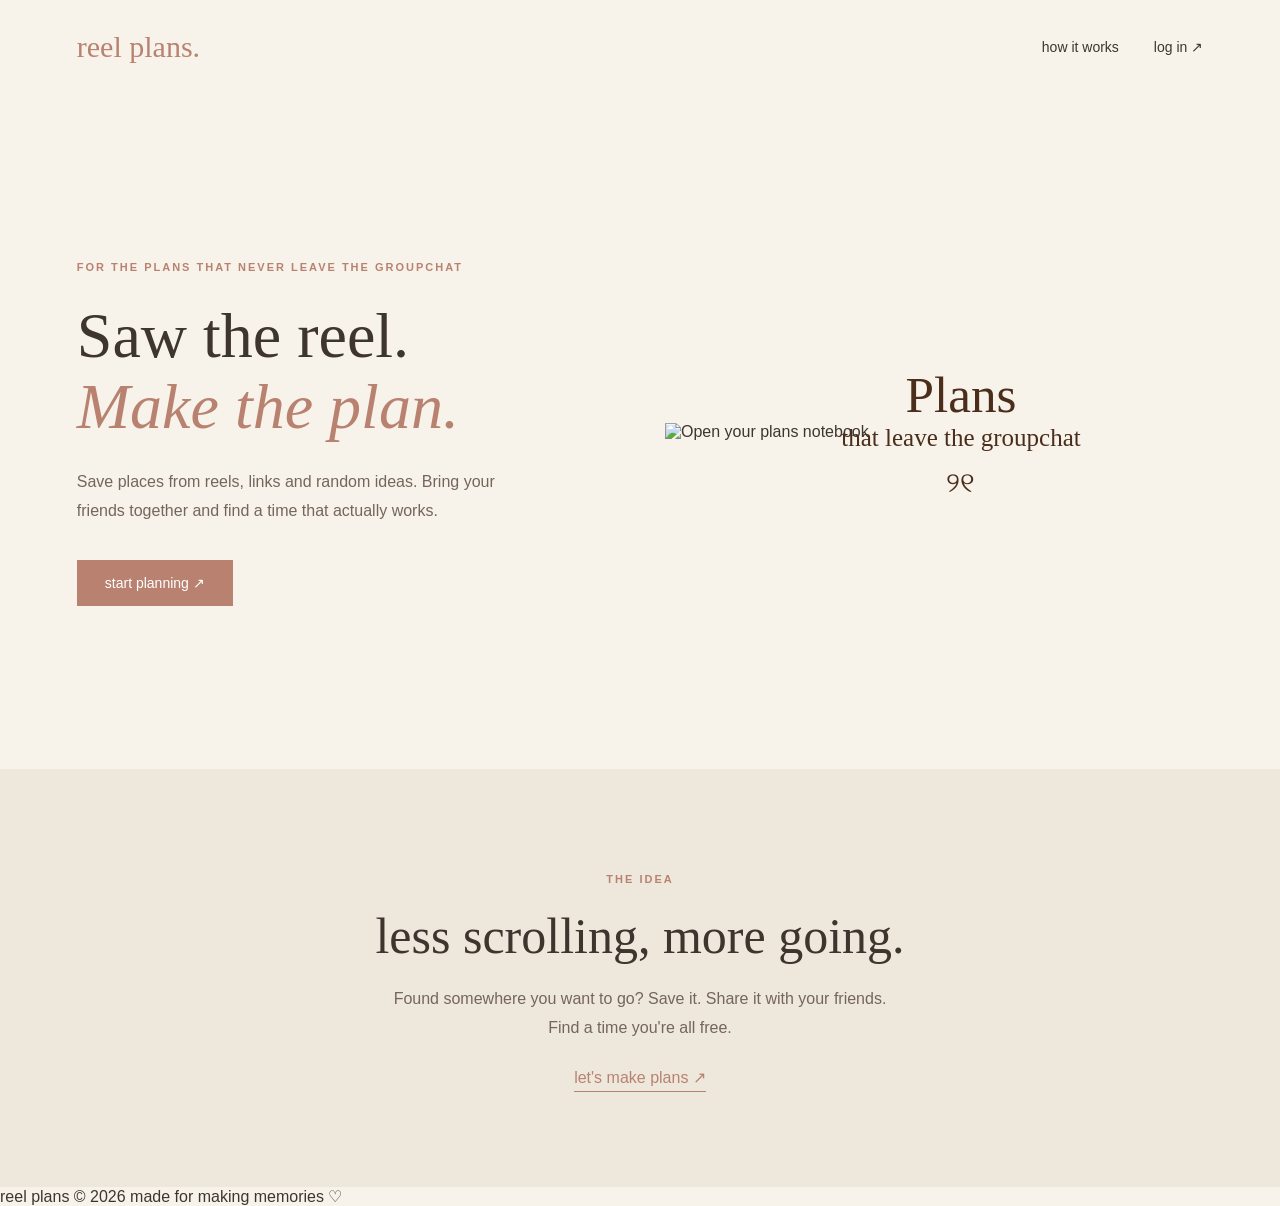
==== commit 870dcfd3: "login updated" ====
--- a/index.html
+++ b/index.html
@@ -1,99 +1,76 @@
-
 <!DOCTYPE html>
 <html lang="en">
 <head>
   <meta charset="UTF-8">
   <meta name="viewport" content="width=device-width, initial-scale=1.0">
-  <title>Plans That Make It Out of the GC</title>
+  <title>Reel Plans</title>
   <link rel="stylesheet" href="index.css">
 </head>
+
 <body>
 
-  <main class="homepage">
+  <header>
+    <a href="index.html" class="logo">reel plans.</a>
 
-    <a
-      href="login.html"
-      class="notebook"
-      id="notebook"
-      aria-label="Open notebook"
-      onclick="localStorage.removeItem('demoUser')"
-    >
+    <nav>
+      <a href="#how-it-works">how it works</a>
+      <a href="login.html">log in ↗</a>
+    </nav>
+  </header>
 
-      <div class="paper-edge"></div>
+  <main>
 
-      <div class="cover">
-        <div class="spiral" aria-hidden="true">
-          <span></span><span></span><span></span>
-          <span></span><span></span><span></span>
-          <span></span><span></span><span></span>
-        </div>
+    <section class="hero">
 
-        <div class="sticker">
-          <svg
-            class="sticker-outline"
-            viewBox="0 0 400 240"
-            preserveAspectRatio="none"
-            aria-hidden="true"
-          >
-            <path
-              d="
-                M 55 12
-                Q 75 24 100 12
-                L 300 12
-                Q 325 24 345 12
-                Q 345 40 385 55
-                L 385 185
-                Q 345 200 345 228
-                Q 325 216 300 228
-                L 100 228
-                Q 75 216 55 228
-                Q 55 200 15 185
-                L 15 55
-                Q 55 40 55 12
-                Z"
-              fill="#E2C7AA"
-              stroke="#242428"
-              stroke-width="5"
-            />
-            <path
-              d="
-                M 62 24
-                Q 80 35 105 24
-                L 295 24
-                Q 320 35 338 24
-                Q 342 50 373 63
-                L 373 177
-                Q 342 190 338 216
-                Q 320 205 295 216
-                L 105 216
-                Q 80 205 62 216
-                Q 58 190 27 177
-                L 27 63
-                Q 58 50 62 24
-                Z"
-              fill="none"
-              stroke="#242428"
-              stroke-width="1.5"
-            />
-          </svg>
+      <div class="hero-text">
+        <span class="eyebrow">FOR THE PLANS THAT NEVER LEAVE THE GROUPCHAT</span>
 
-          <div class="sticker-content">
+        <h1>
+          Saw the reel.<br>
+          <em>Make the plan.</em>
+        </h1>
 
-            <h1>plans that make it<br>out of the gc.</h1>
+        <p>
+          Save places from reels, links and random ideas.
+          Bring your friends together and find a time
+          that actually works.
+        </p>
 
-            <div class="sticker-line"></div>
-
-
-          </div>
-        </div>
-
+        <a href="login.html" class="start-btn">
+          start planning ↗
+        </a>
       </div>
 
-    </a>
+      <a href="login.html" class="notebook">
+        <img src="notebook.png" alt="Open your plans notebook">
 
+        <div class="notebook-text">
+          <h2>Plans</h2>
+          <p>that leave the groupchat</p>
+          <span>୨୧</span>
+        </div>
+      </a>
 
+    </section>
+
+    <section class="how-it-works" id="how-it-works">
+      <span class="eyebrow">THE IDEA</span>
+      <h2>less scrolling, more going.</h2>
+
+      <p>
+        Found somewhere you want to go? Save it.
+        Share it with your friends. Find a time you're all free.
+      </p>
+
+      <a href="login.html">let's make plans ↗</a>
+    </section>
 
   </main>
 
+  <footer>
+    <span>reel plans © 2026</span>
+    <span>made for making memories ♡</span>
+  </footer>
+
 </body>
-</html>
+</html>
--- a/index.css
+++ b/index.css
@@ -1,12 +1,11 @@
-
-@import url('https://fonts.googleapis.com/css2?family=Caveat:wght@400;600;700&family=DM+Sans:wght@400;500;600;700&display=swap');
-
-:root {
-  --cover: #29282b;
-  --paper: #f6eee0;
-  --label: #e2c7aa;
-  --ink: #292323;
-  --background: #e9e8df;
+@font-face {
+  font-family: "Astoria";
+  src: url("Astoria.otf") format("opentype");
+}
+
+@font-face {
+  font-family: "Shareit";
+  src: url("shareit.otf") format("opentype");
 }
 
 * {
@@ -15,39 +14,113 @@
   box-sizing: border-box;
 }
 
-html,
+html {
+  scroll-behavior: smooth;
+}
+
 body {
-  min-height: 100%;
-}
-
-body {
-  font-family: 'DM Sans', sans-serif;
-  background:
-    radial-gradient(
-      ellipse at 12% 15%,
-      #d7e5df 0%,
-      transparent 55%
-    ),
-    radial-gradient(
-      ellipse at 88% 85%,
-      #ebd5c1 0%,
-      transparent 55%
-    ),
-    var(--background);
-  color: var(--ink);
-}
-
-/* HOMEPAGE */
-
-.homepage {
-  min-height: 100vh;
-  min-height: 100dvh;
+  background: #f7f3ea;
+  color: #3e352f;
+  font-family: Arial, sans-serif;
+}
+
+a {
+  text-decoration: none;
+  color: inherit;
+}
+
+/* HEADER */
+
+header {
+  max-width: 1300px;
+  margin: auto;
+  padding: 30px 6%;
+
   display: flex;
-  flex-direction: column;
-  justify-content: center;
+  justify-content: space-between;
   align-items: center;
-  gap: 38px;
-  padding: 45px 30px;
+}
+
+.logo {
+  font-family: "Astoria", Georgia, serif;
+  font-size: 30px;
+  color: #b98270;
+}
+
+nav {
+  display: flex;
+  gap: 35px;
+  align-items: center;
+}
+
+nav a {
+  font-size: 14px;
+}
+
+nav a:hover {
+  color: #b98270;
+}
+
+/* HERO */
+
+.hero {
+  max-width: 1300px;
+  min-height: 75vh;
+  margin: auto;
+  padding: 60px 6%;
+
+  display: flex;
+  align-items: center;
+  justify-content: space-between;
+  gap: 50px;
+}
+
+.hero-text {
+  flex: 1;
+  max-width: 550px;
+}
+
+.eyebrow {
+  font-size: 11px;
+  letter-spacing: 2px;
+  color: #b98270;
+  font-weight: bold;
+}
+
+.hero h1 {
+  font-family: Georgia, serif;
+  font-size: clamp(42px, 5vw, 76px);
+  line-height: 1.12;
+  margin: 25px 0;
+  font-weight: normal;
+}
+
+.hero h1 em {
+  color: #b98270;
+}
+
+.hero-text p {
+  font-size: 16px;
+  line-height: 1.8;
+  color: #74665b;
+  max-width: 430px;
+  margin-bottom: 35px;
+}
+
+/* BUTTON */
+
+.start-btn {
+  display: inline-block;
+  background: #b98270;
+  color: white;
+  padding: 15px 28px;
+  font-size: 14px;
+
+  transition: background 0.2s;
+}
+
+.start-btn:hover {
+  background: #986b5b;
 }
 
 /* NOTEBOOK */
@@ -55,254 +128,80 @@
 .notebook {
   position: relative;
   display: block;
-  width: min(810px, 85vw);
-  aspect-ratio: 1.45;
-  background: var(--cover);
-  border-radius: 10px 26px 26px 10px;
-  text-decoration: none;
-  color: inherit;
-  cursor: grab;
-
-  box-shadow:
-    7px 8px 0 var(--paper),
-    11px 12px 0 #d3c5b4,
-    19px 26px 30px rgba(39, 29, 25, .24);
-
-  transition:
-    transform .25s ease,
-    box-shadow .25s ease;
+  flex: 1;
+  max-width: 600px;
+
+  transition: transform 0.3s ease;
 }
 
 .notebook:hover {
-  transform: translateY(-5px) rotate(-.5deg);
-  box-shadow:
-    7px 8px 0 var(--paper),
-    11px 12px 0 #d3c5b4,
-    21px 32px 36px rgba(39, 29, 25, .27);
-}
-
-.notebook:active {
-  cursor: grabbing;
-  transform: translateY(2px) rotate(.5deg);
-}
-
-.notebook:focus-visible {
-  outline: 3px solid #8eada5;
-  outline-offset: 8px;
-}
-
-/* PAPER EDGES */
-
-.paper-edge {
+  transform: translateY(-8px) rotate(-2deg);
+}
+
+.notebook img {
+  display: block;
+  width: 100%;
+  height: auto;
+}
+
+.notebook-text {
   position: absolute;
-  inset: 6px -9px -9px 6px;
-  background: var(--paper);
-  border-radius: 10px 28px 28px 10px;
-  z-index: -1;
-  box-shadow:
-    2px 2px 0 #d8c9b7,
-    4px 4px 0 #fbf6ed,
-    6px 6px 0 #cdbba7;
-}
-
-/* BLACK COVER */
-
-.cover {
-  position: absolute;
-  inset: 0;
-  border-radius: inherit;
-  background-color: var(--cover);
-  background-image:
-    repeating-linear-gradient(
-      90deg,
-      rgba(255,255,255,.025) 0 1px,
-      transparent 1px 4px
-    ),
-    repeating-linear-gradient(
-      0deg,
-      rgba(255,255,255,.018) 0 1px,
-      transparent 1px 4px
-    );
-  box-shadow:
-    inset 9px 0 12px rgba(0,0,0,.2),
-    inset -3px 0 7px rgba(0,0,0,.14);
-}
-
-/* SPIRAL BINDING */
-
-.spiral {
-  position: absolute;
-  top: 7%;
-  left: -25px;
-  height: 86%;
-  display: flex;
-  flex-direction: column;
-  justify-content: space-between;
-  z-index: 10;
+  top: 50%;
+  left: 55%;
+  transform: translate(-50%, -50%);
+
+  width: 60%;
+  text-align: center;
+  color: #4b2d1b;
   pointer-events: none;
 }
 
-.spiral span {
+.notebook-text h2 {
+  font-family: "Astoria", Georgia, serif;
+  font-size: clamp(32px, 4vw, 65px);
+  font-weight: normal;
+}
+
+.notebook-text p {
+  font-family: "Shareit", cursive;
+  font-size: clamp(13px, 2vw, 25px);
+  white-space: nowrap;
+}
+
+.notebook-text span {
   display: block;
-  width: 48px;
-  height: 16px;
-  border: 4px solid #161618;
-  border-left-color: #67666a;
-  border-radius: 50%;
-  box-shadow: 0 2px 2px rgba(0,0,0,.35);
-}
-
-/* VINTAGE STICKER LABEL */
-
-.sticker {
-  position: absolute;
-  top: 18%;
-  left: 22%;
-  width: 56%;
-  height: 49%;
-  z-index: 2;
-}
-
-.sticker-outline {
-  position: absolute;
-  inset: 0;
-  width: 100%;
-  height: 100%;
-  filter: drop-shadow(3px 4px 2px rgba(0,0,0,.2));
-}
-
-/* LABEL CONTENT */
-
-.sticker-content {
-  position: absolute;
-  inset: 9% 9%;
-  display: flex;
-  flex-direction: column;
-  align-items: center;
-  justify-content: center;
+  margin-top: 15px;
+  font-size: 28px;
+}
+
+/* HOW IT WORKS */
+
+.how-it-works {
   text-align: center;
-  color: var(--ink);
-  z-index: 3;
-}
-
-.sticker-small {
-  font-size: clamp(8px, 1vw, 12px);
-  font-weight: 700;
-  letter-spacing: 2.5px;
-  margin-bottom: 12px;
-}
-
-.sticker-content h1 {
-  font-family: 'Caveat', cursive;
-  font-size: clamp(30px, 4.5vw, 58px);
-  font-weight: 700;
-  line-height: .93;
-  letter-spacing: 0;
-  text-transform: none;
-  transform: rotate(-3deg);
-  color: var(--ink);
-}
-
-.sticker-line {
-  width: 48%;
-  height: 1px;
-  background: rgba(41,35,35,.55);
-  margin: 14px 0 10px;
-}
-
-.sticker-caption {
-  font-family: 'Caveat', cursive;
-  font-size: clamp(13px, 1.5vw, 19px);
-  color: #58443a;
-}
-
-/* COVER DETAIL */
-
-.cover-detail {
-  position: absolute;
-  right: 5%;
-  bottom: 6%;
-  color: #e2c7aa;
-  font-size: 12px;
-  letter-spacing: 2px;
-  font-weight: 600;
-}
-
-/* BELOW THE NOTEBOOK */
-
-.homepage-caption {
-  text-align: center;
-  font-family: 'Caveat', cursive;
-  font-size: 26px;
-  color: #78675d;
-  transform: rotate(-2deg);
-}
-
-/* MOBILE */
-
-@media (max-width: 600px) {
-  .homepage {
-    padding: 30px 22px;
-    gap: 28px;
-  }
-
-  .notebook {
-    width: 88vw;
-    border-radius: 7px 16px 16px 7px;
-  }
-
-  .spiral {
-    left: -15px;
-  }
-
-  .spiral span {
-    width: 30px;
-    height: 10px;
-    border-width: 3px;
-  }
-
-  .sticker {
-    top: 15%;
-    left: 16%;
-    width: 68%;
-    height: 56%;
-  }
-
-  .sticker-content {
-    inset: 10% 12%;
-  }
-
-  .sticker-small {
-    font-size: 7px;
-    letter-spacing: 1px;
-    margin-bottom: 5px;
-  }
-
-  .sticker-content h1 {
-    font-size: clamp(23px, 6.5vw, 38px);
-  }
-
-  .sticker-line {
-    margin: 7px 0 5px;
-  }
-
-  .sticker-caption {
-    font-size: 12px;
-  }
-
-  .cover-detail {
-    font-size: 8px;
-  }
-
-  .homepage-caption {
-    font-size: 21px;
-  }
-}
-
-/* ACCESSIBILITY */
-
-@media (prefers-reduced-motion: reduce) {
-  .notebook {
-    transition: none;
-  }
-}
+  padding: 100px 20px;
+  background: #eee7dc;
+}
+
+.how-it-works h2 {
+  font-family: Georgia, serif;
+  font-size: clamp(30px, 4vw, 50px);
+  font-weight: normal;
+  margin: 20px 0;
+}
+
+.how-it-works p {
+  max-width: 500px;
+  margin: 0 auto 25px;
+  line-height: 1.8;
+  color: #74665b;
+}
+
+.how-it-works a {
+  color: #b98270;
+  border-bottom: 1px solid #b98270;
+  padding-bottom: 5px;
+}
+
+/* FOOTER */
+
+footer
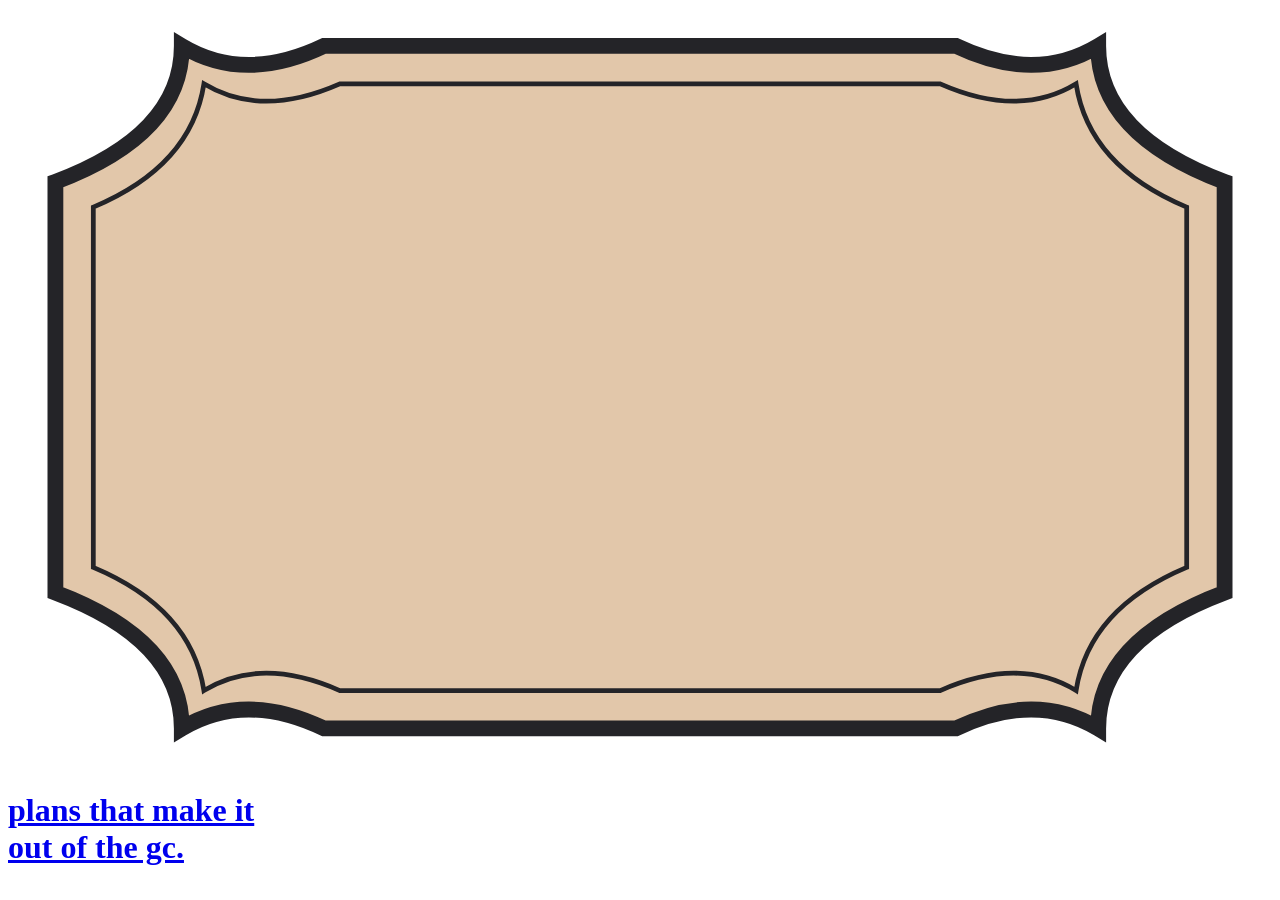
==== commit a284bb8d: "Attempt to to put the Flask app together?" ====
--- a/index.html
+++ b/index.html
@@ -1,76 +1,98 @@
+
 <!DOCTYPE html>
 <html lang="en">
 <head>
   <meta charset="UTF-8">
   <meta name="viewport" content="width=device-width, initial-scale=1.0">
-  <title>Reel Plans</title>
-  <link rel="stylesheet" href="index.css">
+  <title>Plans That Make It Out of the GC</title>
+  <link rel="stylesheet" href="/assets/index.css">
 </head>
-
 <body>
 
-  <header>
-    <a href="index.html" class="logo">reel plans.</a>
+  <main class="homepage">
 
-    <nav>
-      <a href="#how-it-works">how it works</a>
-      <a href="login.html">log in ↗</a>
-    </nav>
-  </header>
+    <a
+      href="/login"
+      class="notebook"
+      id="notebook"
+      aria-label="Open notebook"
+    >
 
-  <main>
+      <div class="paper-edge"></div>
 
-    <section class="hero">
+      <div class="cover">
+        <div class="spiral" aria-hidden="true">
+          <span></span><span></span><span></span>
+          <span></span><span></span><span></span>
+          <span></span><span></span><span></span>
+        </div>
 
-      <div class="hero-text">
-        <span class="eyebrow">FOR THE PLANS THAT NEVER LEAVE THE GROUPCHAT</span>
+        <div class="sticker">
+          <svg
+            class="sticker-outline"
+            viewBox="0 0 400 240"
+            preserveAspectRatio="none"
+            aria-hidden="true"
+          >
+            <path
+              d="
+                M 55 12
+                Q 75 24 100 12
+                L 300 12
+                Q 325 24 345 12
+                Q 345 40 385 55
+                L 385 185
+                Q 345 200 345 228
+                Q 325 216 300 228
+                L 100 228
+                Q 75 216 55 228
+                Q 55 200 15 185
+                L 15 55
+                Q 55 40 55 12
+                Z"
+              fill="#E2C7AA"
+              stroke="#242428"
+              stroke-width="5"
+            />
+            <path
+              d="
+                M 62 24
+                Q 80 35 105 24
+                L 295 24
+                Q 320 35 338 24
+                Q 342 50 373 63
+                L 373 177
+                Q 342 190 338 216
+                Q 320 205 295 216
+                L 105 216
+                Q 80 205 62 216
+                Q 58 190 27 177
+                L 27 63
+                Q 58 50 62 24
+                Z"
+              fill="none"
+              stroke="#242428"
+              stroke-width="1.5"
+            />
+          </svg>
 
-        <h1>
-          Saw the reel.<br>
-          <em>Make the plan.</em>
-        </h1>
+          <div class="sticker-content">
 
-        <p>
-          Save places from reels, links and random ideas.
-          Bring your friends together and find a time
-          that actually works.
-        </p>
+            <h1>plans that make it<br>out of the gc.</h1>
 
-        <a href="login.html" class="start-btn">
-          start planning ↗
-        </a>
+            <div class="sticker-line"></div>
+
+
+          </div>
+        </div>
+
       </div>
 
-      <a href="login.html" class="notebook">
-        <img src="notebook.png" alt="Open your plans notebook">
+    </a>
 
-        <div class="notebook-text">
-          <h2>Plans</h2>
-          <p>that leave the groupchat</p>
-          <span>୨୧</span>
-        </div>
-      </a>
 
-    </section>
-
-    <section class="how-it-works" id="how-it-works">
-      <span class="eyebrow">THE IDEA</span>
-      <h2>less scrolling, more going.</h2>
-
-      <p>
-        Found somewhere you want to go? Save it.
-        Share it with your friends. Find a time you're all free.
-      </p>
-
-      <a href="login.html">let's make plans ↗</a>
-    </section>
 
   </main>
 
-  <footer>
-    <span>reel plans © 2026</span>
-    <span>made for making memories ♡</span>
-  </footer>
-
 </body>
-</html>+</html>
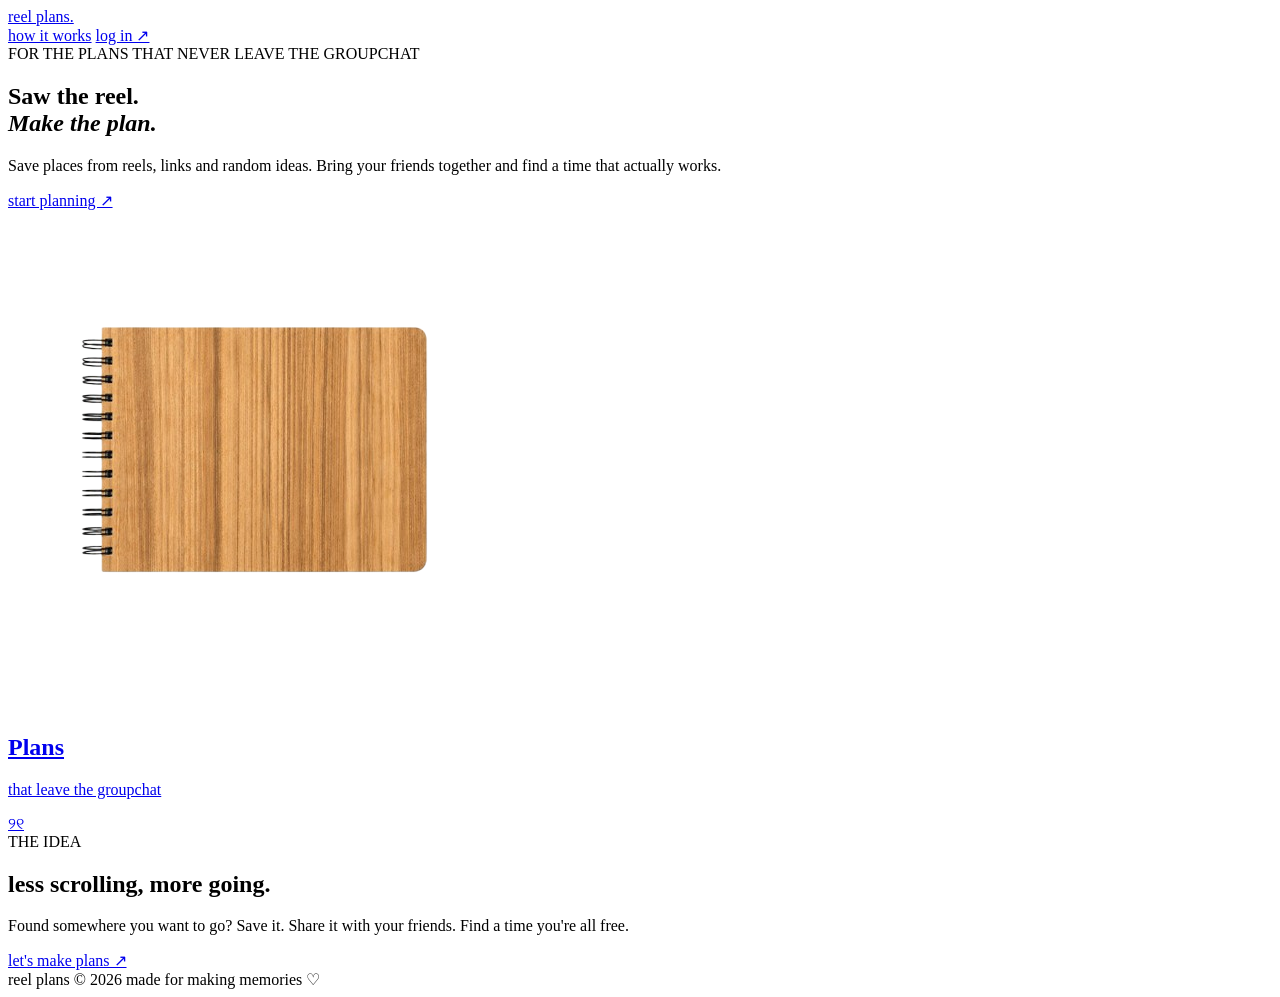
==== commit 488a063b: "Merge branch 'main' of https://github.com/Farah-riz/IKU" ====
--- a/index.html
+++ b/index.html
@@ -1,98 +1,76 @@
-
 <!DOCTYPE html>
 <html lang="en">
 <head>
   <meta charset="UTF-8">
   <meta name="viewport" content="width=device-width, initial-scale=1.0">
-  <title>Plans That Make It Out of the GC</title>
+  <title>Reel Plans</title>
   <link rel="stylesheet" href="/assets/index.css">
 </head>
+
 <body>
 
-  <main class="homepage">
+  <header>
+    <a href="index.html" class="logo">reel plans.</a>
 
-    <a
-      href="/login"
-      class="notebook"
-      id="notebook"
-      aria-label="Open notebook"
-    >
+    <nav>
+      <a href="#how-it-works">how it works</a>
+      <a href="login.html">log in ↗</a>
+    </nav>
+  </header>
 
-      <div class="paper-edge"></div>
+  <main>
 
-      <div class="cover">
-        <div class="spiral" aria-hidden="true">
-          <span></span><span></span><span></span>
-          <span></span><span></span><span></span>
-          <span></span><span></span><span></span>
-        </div>
+    <section class="hero">
 
-        <div class="sticker">
-          <svg
-            class="sticker-outline"
-            viewBox="0 0 400 240"
-            preserveAspectRatio="none"
-            aria-hidden="true"
-          >
-            <path
-              d="
-                M 55 12
-                Q 75 24 100 12
-                L 300 12
-                Q 325 24 345 12
-                Q 345 40 385 55
-                L 385 185
-                Q 345 200 345 228
-                Q 325 216 300 228
-                L 100 228
-                Q 75 216 55 228
-                Q 55 200 15 185
-                L 15 55
-                Q 55 40 55 12
-                Z"
-              fill="#E2C7AA"
-              stroke="#242428"
-              stroke-width="5"
-            />
-            <path
-              d="
-                M 62 24
-                Q 80 35 105 24
-                L 295 24
-                Q 320 35 338 24
-                Q 342 50 373 63
-                L 373 177
-                Q 342 190 338 216
-                Q 320 205 295 216
-                L 105 216
-                Q 80 205 62 216
-                Q 58 190 27 177
-                L 27 63
-                Q 58 50 62 24
-                Z"
-              fill="none"
-              stroke="#242428"
-              stroke-width="1.5"
-            />
-          </svg>
+      <div class="hero-text">
+        <span class="eyebrow">FOR THE PLANS THAT NEVER LEAVE THE GROUPCHAT</span>
 
-          <div class="sticker-content">
+        <h1>
+          Saw the reel.<br>
+          <em>Make the plan.</em>
+        </h1>
 
-            <h1>plans that make it<br>out of the gc.</h1>
+        <p>
+          Save places from reels, links and random ideas.
+          Bring your friends together and find a time
+          that actually works.
+        </p>
 
-            <div class="sticker-line"></div>
-
-
-          </div>
-        </div>
-
+        <a href="login.html" class="start-btn">
+          start planning ↗
+        </a>
       </div>
 
-    </a>
+      <a href="login.html" class="notebook">
+        <img src="notebook.png" alt="Open your plans notebook">
 
+        <div class="notebook-text">
+          <h2>Plans</h2>
+          <p>that leave the groupchat</p>
+          <span>୨୧</span>
+        </div>
+      </a>
 
+    </section>
+
+    <section class="how-it-works" id="how-it-works">
+      <span class="eyebrow">THE IDEA</span>
+      <h2>less scrolling, more going.</h2>
+
+      <p>
+        Found somewhere you want to go? Save it.
+        Share it with your friends. Find a time you're all free.
+      </p>
+
+      <a href="login.html">let's make plans ↗</a>
+    </section>
 
   </main>
 
+  <footer>
+    <span>reel plans © 2026</span>
+    <span>made for making memories ♡</span>
+  </footer>
+
 </body>
-</html>
+</html>
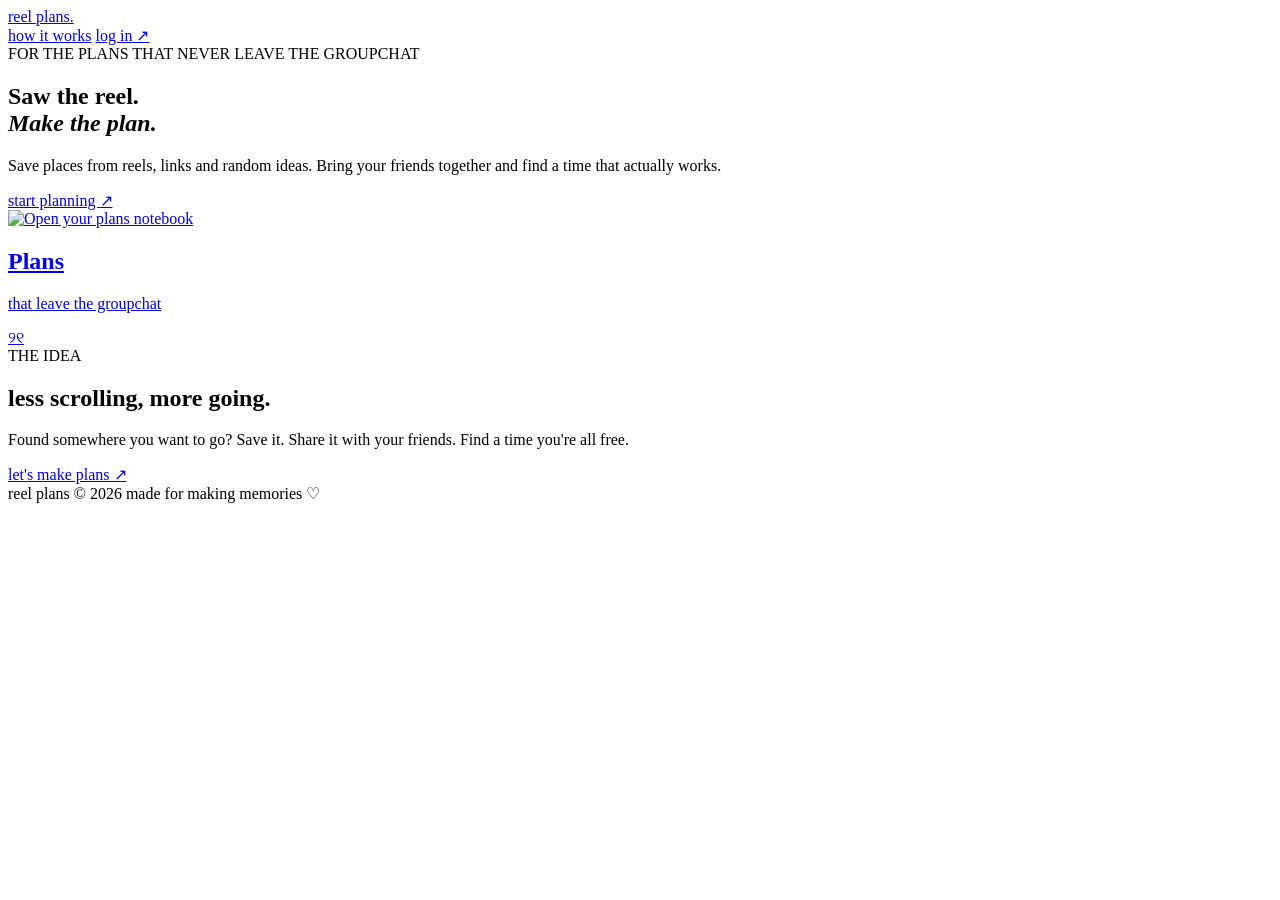
==== commit b35ebadc: "Fix asset and route paths - IT WORKS NOW! Update page links and static asset references to use serve" ====
--- a/index.html
+++ b/index.html
@@ -10,11 +10,11 @@
 <body>
 
   <header>
-    <a href="index.html" class="logo">reel plans.</a>
+    <a href="/" class="logo">reel plans.</a>
 
     <nav>
       <a href="#how-it-works">how it works</a>
-      <a href="login.html">log in ↗</a>
+      <a href="/login">log in ↗</a>
     </nav>
   </header>
 
@@ -36,13 +36,13 @@
           that actually works.
         </p>
 
-        <a href="login.html" class="start-btn">
+        <a href="/login" class="start-btn">
           start planning ↗
         </a>
       </div>
 
-      <a href="login.html" class="notebook">
-        <img src="notebook.png" alt="Open your plans notebook">
+      <a href="/login" class="notebook">
+        <img src="/assets/notebook.png" alt="Open your plans notebook">
 
         <div class="notebook-text">
           <h2>Plans</h2>
@@ -62,7 +62,7 @@
         Share it with your friends. Find a time you're all free.
       </p>
 
-      <a href="login.html">let's make plans ↗</a>
+      <a href="/login">let's make plans ↗</a>
     </section>
 
   </main>
